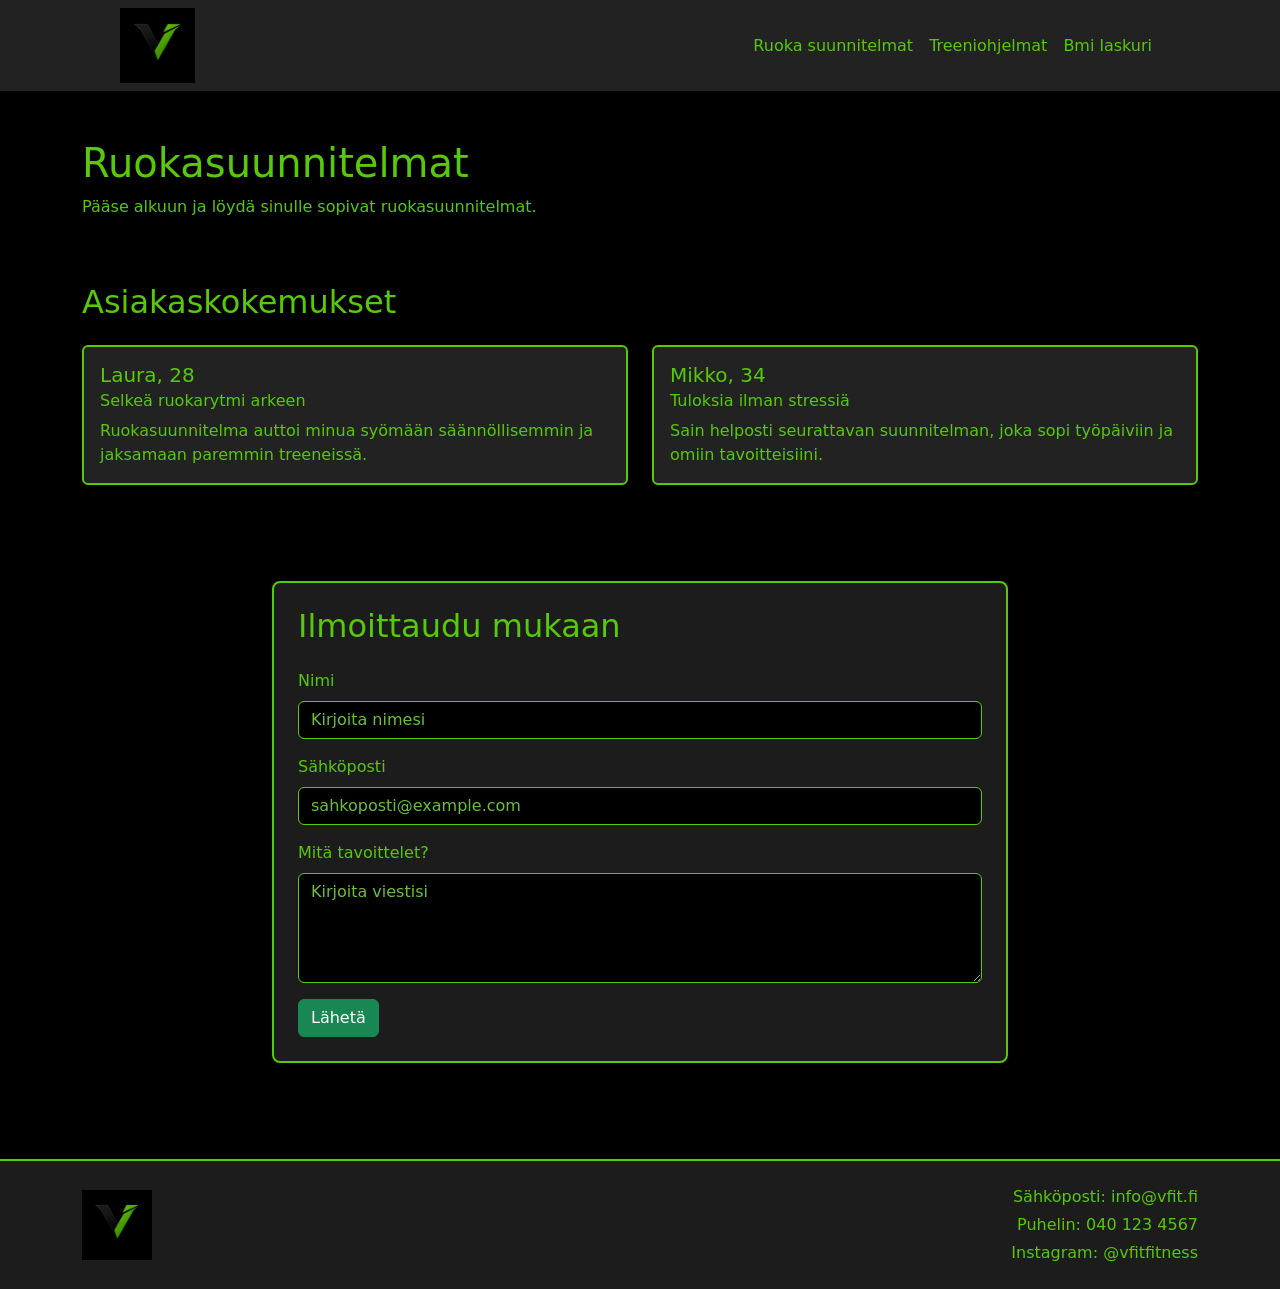
==== Fitness_01/ruokasuunnitelmat/index.html @ d5bec310 "Add initial structure for Vfit fitness website with multiple pages and styles - Created index.html f" ====
<!doctype html>
<html lang="fi">
<head>
  <meta charset="utf-8">
  <meta name="viewport" content="width=device-width, initial-scale=1">
  <title>Ruokasuunnitelmat</title>

  <link href="https://cdn.jsdelivr.net/npm/bootstrap@5.3.0/dist/css/bootstrap.min.css" rel="stylesheet">
  <link rel="stylesheet" href="/Fitness_01/styles/style.css">
</head>

<body>
  <header>
    <nav class="navbar navbar-expand-lg bg-body-tertiary">
      <div class="container">
        <a class="navbar-brand" href="/Fitness_01/">
          <img src="/Fitness_01/images/Vfit.png" alt="Vfit logo" width="60" height="60">
        </a>

        <button
          class="navbar-toggler"
          type="button"
          data-bs-toggle="collapse"
          data-bs-target="#paavalikko"
          aria-controls="paavalikko"
          aria-expanded="false"
          aria-label="Avaa valikko"
        >
          <span class="navbar-toggler-icon"></span>
        </button>

        <div class="collapse navbar-collapse" id="paavalikko">
          <ul class="navbar-nav ms-auto">
            <li class="nav-item">
              <a class="nav-link active" href="/Fitness_01/ruokasuunnitelmat/">Ruoka suunnitelmat</a>
            </li>

            <li class="nav-item">
              <a class="nav-link" href="/Fitness_01/treeniohjelmat/">Treeniohjelmat</a>
            </li>

            <li class="nav-item">
              <a class="nav-link" href="/Fitness_01/tiedot/">Bmi laskuri</a>
            </li>
          </ul>
        </div>
      </div>
    </nav>
  </header>

  <main class="container mt-5">
    <h1>Ruokasuunnitelmat</h1>
    <p>Pääse alkuun ja löydä sinulle sopivat ruokasuunnitelmat.</p>

    <section class="py-5">
      <h2 class="mb-4">Asiakaskokemukset</h2>

      <div class="row row-cols-1 row-cols-md-2 g-4">
        <div class="col">
          <div class="card h-100 asiakas-card">
            <div class="card-body">
              <h5 class="card-title">Laura, 28</h5>
              <h6 class="card-subtitle mb-2">Selkeä ruokarytmi arkeen</h6>
              <p class="card-text">
                Ruokasuunnitelma auttoi minua syömään säännöllisemmin ja jaksamaan paremmin treeneissä.
              </p>
            </div>
          </div>
        </div>

        <div class="col">
          <div class="card h-100 asiakas-card">
            <div class="card-body">
              <h5 class="card-title">Mikko, 34</h5>
              <h6 class="card-subtitle mb-2">Tuloksia ilman stressiä</h6>
              <p class="card-text">
                Sain helposti seurattavan suunnitelman, joka sopi työpäiviin ja omiin tavoitteisiini.
              </p>
            </div>
          </div>
        </div>
      </div>
    </section>

    <section class="py-5">
      <div class="row justify-content-center">
        <div class="col-lg-8">
          <div class="p-4 palaute-box">
            <h2 class="mb-4">Ilmoittaudu mukaan</h2>

            <form>
              <div class="mb-3">
                <label for="name" class="form-label">Nimi</label>
                <input type="text" class="form-control" id="name" name="name" placeholder="Kirjoita nimesi">
              </div>

              <div class="mb-3">
                <label for="email" class="form-label">Sähköposti</label>
                <input type="email" class="form-control" id="email" name="email" placeholder="sahkoposti@example.com">
              </div>

              <div class="mb-3">
                <label for="message" class="form-label">Mitä tavoittelet?</label>
                <textarea class="form-control" id="message" name="message" rows="4" placeholder="Kirjoita viestisi"></textarea>
              </div>

              <button type="submit" class="btn btn-success">
                Lähetä
              </button>
            </form>
          </div>
        </div>
      </div>
    </section>
  </main>

  <footer class="footer-yhteystiedot mt-5">
    <div class="container py-4">
      <div class="row align-items-center">
        <div class="col-md-6">
          <img src="/Fitness_01/images/Vfit.png" alt="Vfit logo" width="70" height="70">
        </div>

        <div class="col-md-6 text-md-end mt-3 mt-md-0">
          <p class="mb-1">Sähköposti: info@vfit.fi</p>
          <p class="mb-1">Puhelin: 040 123 4567</p>
          <p class="mb-0">Instagram: @vfitfitness</p>
        </div>
      </div>
    </div>
  </footer>

  <script src="https://cdn.jsdelivr.net/npm/bootstrap@5.3.0/dist/js/bootstrap.bundle.min.js"></script>
</body>
</html>
---- Fitness_01/styles/style.css ----
body {
  background-color: black;
}
body {
  background-color: black;
  color: #57C80A;
}

.navbar {
  background-color: #222222 !important;
}

.navbar .nav-link,
.navbar .navbar-brand {
  color: #57C80A !important;
}

.navbar .nav-link:hover {
  color: #57C80A !important;
}
.navbar .container {
  max-width: 1600px;
  margin: 0 auto;
  padding-left: 120px;
  padding-right: 120px;
}

.navbar-brand {
  margin: 0;
  padding: 0;
}

.navbar-brand img {
  width: 75px;
  height: 75px;
  object-fit: contain;
  display: block;
}
.v-kirjain {
  color: black;
  -webkit-text-stroke: 1px #808080;
}
.table-kortit {
  max-width: 520px;
  margin-left: 0;
}

.mini-card {
  background-color: #1C1C1C;
  border: 1px solid #57C80A;
  color: #57C80A;
}

.mini-card .card-body {
  padding: 14px;
}

.mini-card .card-title {
  font-size: 16px;
  margin-bottom: 6px;
}

.mini-card .card-text {
  font-size: 14px;
  margin-bottom: 0;
}
.table-kortit {
  max-width: 560px;
  margin-left: 0;
  margin-top: 20px !important;
}
.asiakas-card {
  background-color: #222222;
  border: 2px solid #57C80A;
  color: #57C80A;
}

.asiakas-card .card-subtitle {
  color: #57C80A !important;
}
.palaute-box {
  background-color: #1C1C1C;
  border: 2px solid #57C80A;
  border-radius: 8px;
}

.form-control {
  background-color: #000000;
  border: 1px solid #57C80A;
  color: #57C80A;
}

.form-control:focus {
  background-color: #000000;
  border-color: #57C80A;
  color: #57C80A;
  box-shadow: 0 0 0 0.2rem rgba(87, 200, 10, 0.25);
}

.form-control::placeholder {
  color: #6bbf3a;
}

.form-label {
  color: #57C80A;
}
.bmi-card {
  background-color: #1C1C1C;
  border: 2px solid #57C80A;
  color: #57C80A;
}
.footer-yhteystiedot {
  background-color: #1C1C1C;
  border-top: 2px solid #57C80A;
  color: #57C80A;
}
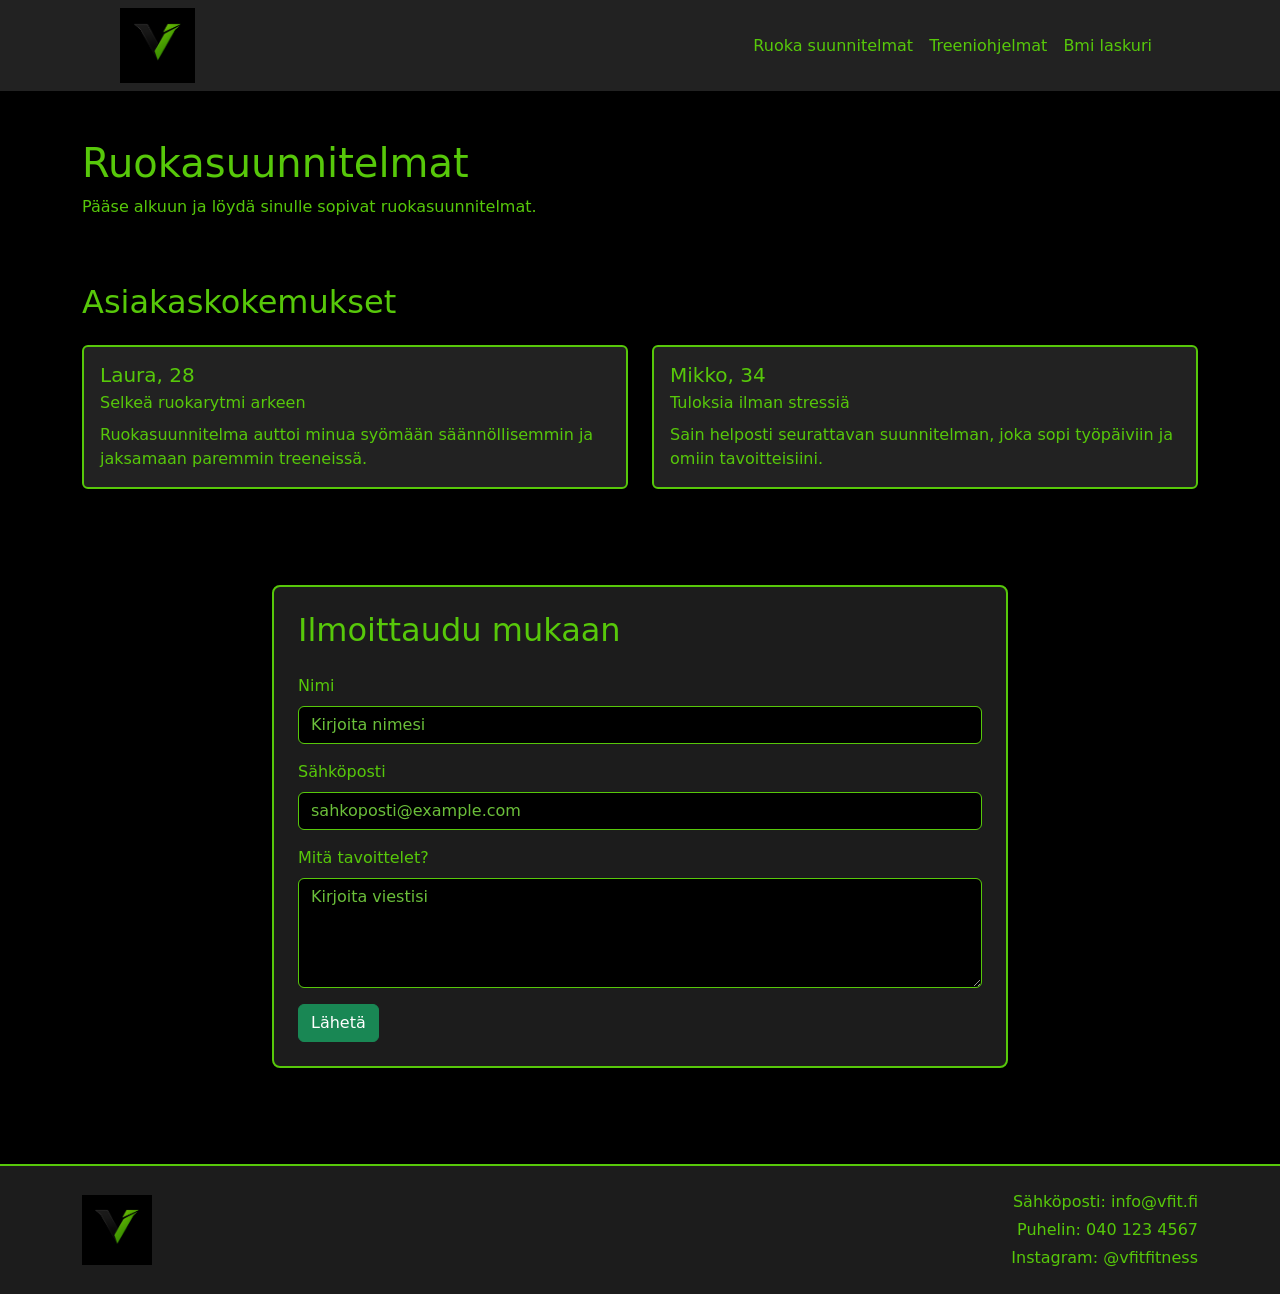
==== commit 1bfb2a39: "Update customer testimonials section with new content and formatting" ====
--- a/Fitness_01/ruokasuunnitelmat/index.html
+++ b/Fitness_01/ruokasuunnitelmat/index.html
@@ -6,15 +6,15 @@
   <title>Ruokasuunnitelmat</title>
 
   <link href="https://cdn.jsdelivr.net/npm/bootstrap@5.3.0/dist/css/bootstrap.min.css" rel="stylesheet">
-  <link rel="stylesheet" href="/Fitness_01/styles/style.css">
+  <link rel="stylesheet" href="../styles/style.css">
 </head>
 
 <body>
   <header>
-    <nav class="navbar navbar-expand-lg bg-body-tertiary">
+    <nav class="navbar navbar-expand-lg">
       <div class="container">
-        <a class="navbar-brand" href="/Fitness_01/">
-          <img src="/Fitness_01/images/Vfit.png" alt="Vfit logo" width="60" height="60">
+        <a class="navbar-brand" href="../index.html">
+          <img src="../images/Vfit.png" alt="Vfit logo">
         </a>
 
         <button
@@ -32,15 +32,15 @@
         <div class="collapse navbar-collapse" id="paavalikko">
           <ul class="navbar-nav ms-auto">
             <li class="nav-item">
-              <a class="nav-link active" href="/Fitness_01/ruokasuunnitelmat/">Ruoka suunnitelmat</a>
+              <a class="nav-link" href="../ruokasuunnitelmat/index.html">Ruoka suunnitelmat</a>
             </li>
 
             <li class="nav-item">
-              <a class="nav-link" href="/Fitness_01/treeniohjelmat/">Treeniohjelmat</a>
+              <a class="nav-link" href="../treeniohjelmat/index.html">Treeniohjelmat</a>
             </li>
 
             <li class="nav-item">
-              <a class="nav-link" href="/Fitness_01/tiedot/">Bmi laskuri</a>
+              <a class="nav-link" href="../tiedot/index.html">Bmi laskuri</a>
             </li>
           </ul>
         </div>
@@ -59,8 +59,8 @@
         <div class="col">
           <div class="card h-100 asiakas-card">
             <div class="card-body">
-              <h5 class="card-title">Laura, 28</h5>
-              <h6 class="card-subtitle mb-2">Selkeä ruokarytmi arkeen</h6>
+              <h3 class="card-title h5">Laura, 28</h3>
+              <p class="card-subtitle mb-2">Selkeä ruokarytmi arkeen</p>
               <p class="card-text">
                 Ruokasuunnitelma auttoi minua syömään säännöllisemmin ja jaksamaan paremmin treeneissä.
               </p>
@@ -71,8 +71,8 @@
         <div class="col">
           <div class="card h-100 asiakas-card">
             <div class="card-body">
-              <h5 class="card-title">Mikko, 34</h5>
-              <h6 class="card-subtitle mb-2">Tuloksia ilman stressiä</h6>
+              <h3 class="card-title h5">Mikko, 34</h3>
+              <p class="card-subtitle mb-2">Tuloksia ilman stressiä</p>
               <p class="card-text">
                 Sain helposti seurattavan suunnitelman, joka sopi työpäiviin ja omiin tavoitteisiini.
               </p>
@@ -118,7 +118,7 @@
     <div class="container py-4">
       <div class="row align-items-center">
         <div class="col-md-6">
-          <img src="/Fitness_01/images/Vfit.png" alt="Vfit logo" width="70" height="70">
+          <img src="../images/Vfit.png" alt="Vfit logo" width="70" height="70">
         </div>
 
         <div class="col-md-6 text-md-end mt-3 mt-md-0">
@@ -132,4 +132,4 @@
 
   <script src="https://cdn.jsdelivr.net/npm/bootstrap@5.3.0/dist/js/bootstrap.bundle.min.js"></script>
 </body>
-</html>
+</html>
--- a/Fitness_01/styles/style.css
+++ b/Fitness_01/styles/style.css
@@ -1,6 +1,3 @@
-body {
-  background-color: black;
-}
 body {
   background-color: black;
   color: #57C80A;
@@ -16,8 +13,9 @@
 }
 
 .navbar .nav-link:hover {
-  color: #57C80A !important;
+  color: #7ee83a !important;
 }
+
 .navbar .container {
   max-width: 1600px;
   margin: 0 auto;
@@ -36,13 +34,16 @@
   object-fit: contain;
   display: block;
 }
+
 .v-kirjain {
   color: black;
   -webkit-text-stroke: 1px #808080;
 }
+
 .table-kortit {
-  max-width: 520px;
+  max-width: 560px;
   margin-left: 0;
+  margin-top: 20px !important;
 }
 
 .mini-card {
@@ -64,11 +65,7 @@
   font-size: 14px;
   margin-bottom: 0;
 }
-.table-kortit {
-  max-width: 560px;
-  margin-left: 0;
-  margin-top: 20px !important;
-}
+
 .asiakas-card {
   background-color: #222222;
   border: 2px solid #57C80A;
@@ -78,6 +75,7 @@
 .asiakas-card .card-subtitle {
   color: #57C80A !important;
 }
+
 .palaute-box {
   background-color: #1C1C1C;
   border: 2px solid #57C80A;
@@ -104,13 +102,35 @@
 .form-label {
   color: #57C80A;
 }
+
 .bmi-card {
   background-color: #1C1C1C;
   border: 2px solid #57C80A;
   color: #57C80A;
 }
+
 .footer-yhteystiedot {
+  width: 100%;
   background-color: #1C1C1C;
   border-top: 2px solid #57C80A;
   color: #57C80A;
+}
+
+@media (max-width: 768px) {
+  .navbar .container {
+    padding-left: 20px;
+    padding-right: 20px;
+  }
+
+  .navbar-brand img {
+    width: 60px;
+    height: 60px;
+  }
+}
+.navbar-toggler {
+  border: 2px solid #57C80A;
+}
+
+.navbar-toggler-icon {
+  filter: brightness(0) saturate(100%) invert(57%) sepia(98%) saturate(925%) hue-rotate(54deg) brightness(96%) contrast(95%);
 }
